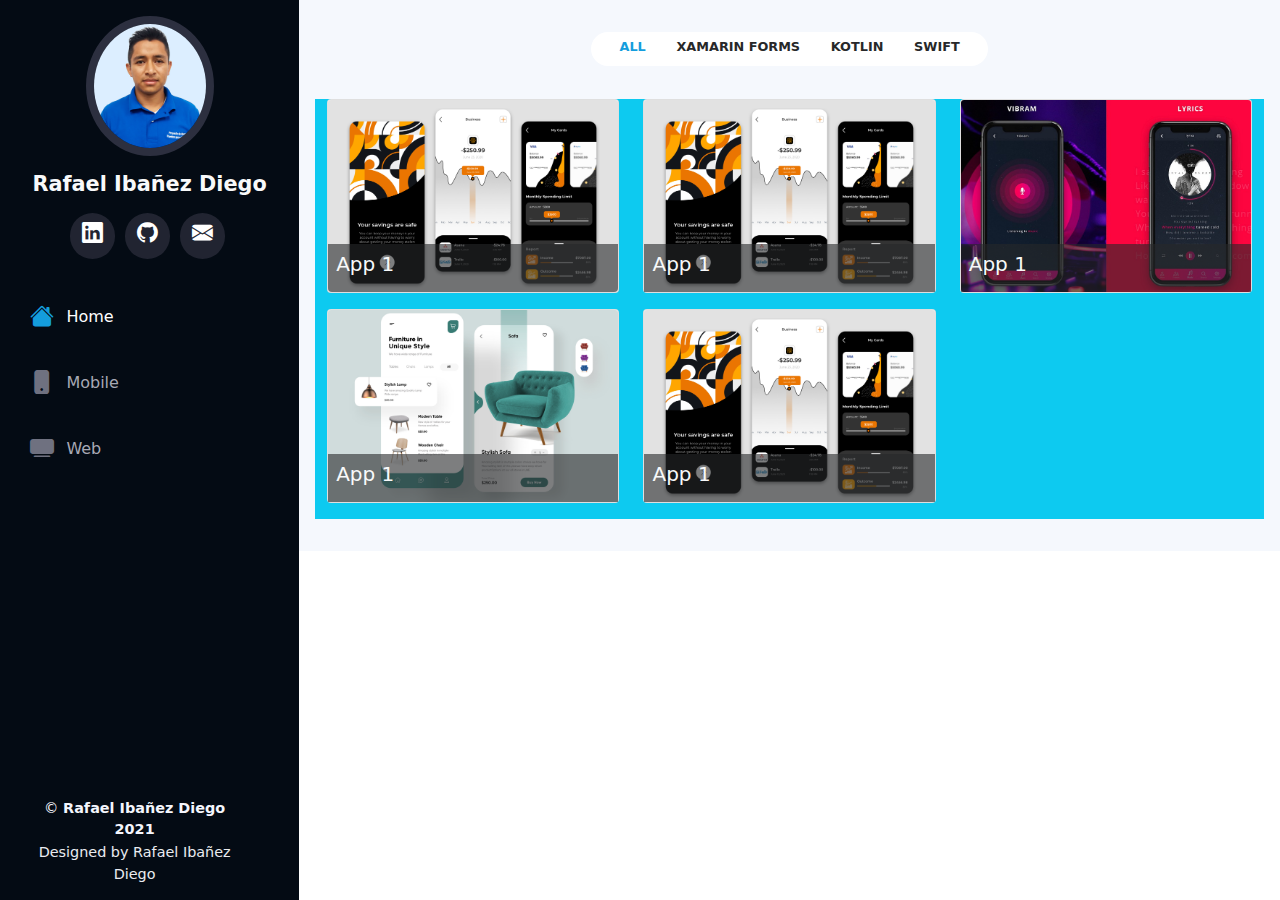
==== mobile.html @ 7d784d03 "first commit to m digital repository" ====
<!DOCTYPE html>
<html lang="en">

<head>
  <meta charset="UTF-8">
  <meta http-equiv="X-UA-Compatible" content="IE=edge">
  <meta name="viewport" content="width=device-width, initial-scale=1.0">
  <title>Rafael ID</title>

  <!-- CSS CDN -->
  <link rel="stylesheet" href="https://cdn.jsdelivr.net/npm/bootstrap-icons@1.3.0/font/bootstrap-icons.css">
  <!-- local css files -->
  <link rel="stylesheet" href="bootstrap-5/css/bootstrap.css">
  <link rel="stylesheet" href="/css/main.css">
  <link rel="stylesheet" href="/css/responsive.css">



</head>

<body>
  <header id="header">

    <i class="bi bi-list mobile-nav-toggle d-xl-none"></i>
    <div class="d-flex flex-column">
      <div class="profile">
        <img src="img/me.png" alt="" class="img-fluid rounded-circle">
        <h1 class="text-light">Rafael Ibañez Diego</h1>
        <div class="social-links mt-3 text-center">
          <a href="#" class="linkedin"><i class="bi bi-linkedin"></i></a>
          <a href="#" class="github"><i class="bi bi-github"></i></a>
          <a href="#" class="mail"><i class="bi bi-envelope-fill"></i></a>
        </div>
      </div>

      <nav id="navbar" class="nav-menu navbar">
        <ul>
          <li><a href="index.html" class="nav-link scrollto active"><i class="bi bi-house-fill"></i><span
                class="my-auto">Home</span></a></li>
          <li><a href="mobile.html" class="nav-link scrollto"><i class="bi bi-phone-fill"></i><span
                class="align-middle">Mobile</span></a></li>
          <li><a href="web.html" class="nav-link scrollto"><i class="bi bi-tv-fill"></i>Web</a></li>
        </ul>
      </nav>
    </div>
  </header>

  <main>
    <section id="portfolio" class="portfolio section-bg">
      <div class="container">
        <!-- breadcrums -->
        <div class="d-flex justify-content-around ">
          <div class="col-lg-12 d-flex justify-content-center">
            <ul class="portfolio-filters">
              <li data-filter="*" class="filter-active">All</li>
              <li data-filter=".filter-XF">Xamarin Forms</li>
              <li data-filter=".filter-K">Kotlin</li>
              <li data-filter=".filter-S">Swift</li>
            </ul>
          </div>
        </div>

        <!-- proyects container -->
        <div class="row bg-info ">

          <div class="col-lg-4 col-md-6 portfolio-item  filter-XF ">
            <div class="card m-0 p-0">
              <img src="/img/mobile/app2.png" class="card-img" alt="app 1">
              <div class="card-img-overlay d-flex flex-column justify-content-end item-desc">
                <div class="bg-card text-light p-2 m-0 rounded-bottom">
                  <h5 class="card-title">App 1</h5>
                </div>
              </div>
            </div>
          </div>

          <div class="col-lg-4 col-md-6 portfolio-item  filter-XF">
            <div class="card">
              <img src="/img/mobile/app2.png" class="card-img" alt="app 1">
              <div class="card-img-overlay d-flex flex-column justify-content-end item-desc">
                <div class="bg-card text-light p-2 ">
                  <h5 class="card-title">App 1</h5>
                </div>
              </div>
            </div>
          </div>

          <div class="col-lg-4 col-md-6  portfolio-item filter-XF">
            <div class="card">
              <img src="/img/mobile/app3.jpg" class="card-img" alt="app 1">
              <div class="card-img-overlay d-flex flex-column justify-content-end item-desc">
                <div class="bg-card text-light p-2 ">
                  <h5 class="card-title">App 1</h5>
                </div>
              </div>
            </div>
          </div>

          <div class="col-lg-4 col-md-6  portfolio-item filter-XF">
            <div class="card">
              <img src="/img/mobile/app1.webp" class="card-img" alt="app 1">
              <div class="card-img-overlay d-flex flex-column justify-content-end item-desc">
                <div class="bg-card text-light p-2 ">
                  <h5 class="card-title">App 1</h5>
                </div>
              </div>
            </div>
          </div>

          <div class="col-lg-4 col-md-6 portfolio-item  filter-XF">
            <div class="card">
              <img src="/img/mobile/app2.png" class="card-img" alt="app 1">
              <div class="card-img-overlay d-flex flex-column justify-content-end item-desc">
                <div class="bg-card text-light p-2 ">
                  <h5 class="card-title">App 1</h5>
                </div>
              </div>
            </div>
          </div>


          
         


        </div>
      </div>
    </section>
    <!-- 
    <div class="col-lg-4 col-md-6 portfolio-item filter-XF">
      <div class="card portfolio-wrap">
        <img src="/img/mobile/app1.webp" class="img-fluid w-50" alt="app 1">
        <div class="card-img-overlay d-flex flex-column justify-content-end p-0">
          <div class="bg-card text-light p-2">
            <h5 class="card-title">App 1</h5>
        </div>
      </div>
    </div> -->
  </main>



  <footer id="footer" >
    <div class="container">
      <div class="copyright"> &copy; <strong>Rafael Ibañez Diego 2021</strong></div>
      <div class="credits">Designed by Rafael Ibañez Diego</div>
    </div>
  </footer>


  <!-- scripts zone -->
  <script src="js/jquery-3.5.1.min.js"></script>
  <script src="bootstrap-5/js/bootstrap.js"></script>
  <script src="js/main.js"></script>
</body>

</html>
---- css/main.css ----
@charset "UTF-8";


/* ----------------------- general ----------------------- s*/
main{
    margin-left: 18.7em;
}

section{
    padding: 2em 1em;
    overflow: hidden;
}
.section-bg{
    background: #f5f8fd;
}
/* ----------------------- header ----------------------- */
#header{
    position: fixed;
    top: 0;
    bottom: 0;
    left: 0;
    width: 18.7em;
    transition: all ease-in-out 0.5s;
    z-index: 9997;
    transition: all 0.5s;
    padding: 0 1em;
    background: #040b14;
    overflow-y: auto;
}

#header .profile img{
    margin: 1em auto;
    display: block;
    width: 8em;
    border: 0.5em solid #2c2f3f;
}

#header .profile h1{
    font-size: 1.3em;
    margin: 0;
    padding: 0;
    font-weight: 600;
    -moz-text-align-last: center;
    text-align-last: center;
}

#header .profile .social-links a{
    font-size: 1.3em;
    display: inline-block;
    background-color: #212431;
    color: #fff;
    line-height: 1;
    padding: 0.5em 0;
    margin-right: 0.2em;
    border-radius: 50%;
    text-align: center;
    width: 2.2em;
    height: 2.2em;
    transition: 0.3s;
}

#header .profile .social-links a:hover{
    background: #149ddd;
    text-decoration: none;
    transform: scale(1.2);
}

/* ----------------------- Menu ----------------------- */
.nav-menu{
    padding: 1.8em 0 0 0;
}

.nav-menu *{
    margin: 0;
    padding: 0;
    list-style: none;
}

.nav-menu > ul > li{
    position: relative;
    white-space: nowrap;
}
.nav-menu a{
    display: flex;
    align-items: center;
    color: #a8a9b4;
    padding: 0.7em 0.9em;
    margin-bottom: 0.5em;
    transition: 0.3s;
    font-size: 1em;
}

.nav-menu a i{
    font-size: 1.5em;
    padding-right: 0.5em;
    color: #6f7180;
}

.nav-menu a:hover, .nav-menu .active, .nav-menu li:hover > a{
    text-decoration: none;
    color: #fff;
}

.nav-menu a:hover i, .nav-menu .active i, .nav-menu li:hover > a i{
    color: #149ddd;
}

/* ----------------------- Mobile navigation ----------------------- */
.mobile-nav-toggle{
    position: fixed;
    right: 0.5em;
    top: 0.5em;
    z-index: 9998;
    border: 0;
    font-size: 1.4em;
    transition: all 0.4s;
    outline: none !important;
    background-color: #149ddd;
    color: #fff;
    width: 2em;
    height: 2em;
    display: inline-flex;
    align-items: center;
    justify-content: center;
    line-height: 0;
    border-radius: 50px;
    cursor: pointer;
}

.mobile-nav-active {
    overflow: hidden;
}

.mobile-nav-active  #header{
    left: 0;
}

/* ----------------------- footer ----------------------- */
#footer{
    padding: 1em;
    color: #f4f6fd;
    font-size: 0.9em;
    position: fixed;
    left: 0;
    bottom: 0;
    width: 18.7em;
    z-index: 9999;
    background: #040b14;
}

#footer .copyright{
   text-align: center;  
}

#footer .credits{
    padding-top: 0.1em;
    text-align: center;
    font-size: 0.8;
    color: #eaebf0;
}

#hero{
    width: 100%;
    height: 100vh;
    background: url('../img/hero-bg.jpg') top center;
    background-size: cover;
}

#hero::before{
    content: "";
    background: rgba(5, 13, 24, 0.6);
    position: absolute;
    bottom: 0;
    top: 0;
    left: 0;
    right: 0;
    z-index: 1;
}

#hero .hero-container{
    position: relative;
    z-index: 2;
    min-width: 300px;
}

#hero h1{
    margin: 0 0 0.7em 0;
    font-size: 4em;
    font-weight: 700;
    color: #fff;
}

#hero p{
    color: #fff;
    margin-bottom: 2em;
    font-size: 1.6em;
}

/* ----------------------- portfolio  breadcrums----------------------- */
.portfolio .portfolio-item{
    margin-bottom: 1em;
}
.portfolio .portfolio-filters{
    margin: 0 auto 2.1em auto;
    list-style: none;
    text-align: center;
    background: #fff;
    border-radius: 3.1em;
    padding: 0.1em 1em;
}

.portfolio .portfolio-filters li{
    cursor: pointer;
    display: inline-block;
    padding: 0.6em 1em 0.5em 1em;
    font-size: 0.8em;
    font-weight: 600;
    line-height: 1;
    text-transform: uppercase;
    color: #272829;
    margin-bottom: 0.3em;
    transition: all 0.3s ease-in-out;
}

.portfolio .portfolio-filters li:hover, .portfolio .portfolio-filters li.filter-active{
    color: #149ddd;
}

/* ----------------------- portfolio contaier and items----------------------- */


.bg-card{
    background: rgba(39, 40, 41, 0.6);
}



.portfolio-item img{
 width: auto;  
 height: 15vw;
 object-fit:cover; 
}
.portfolio-item .item-desc{
    padding: 0;
}
---- css/responsive.css ----
@charset "UTF-8";

@media only screen and (max-width: 1199px){
    #header{
        left: -18.7em;
    }

    main{
        margin-left: 0;
    }

    #footer{
        position: absolute;
        width:auto;
        padding-right: 1.2em 1em;
        top: auto;
        right: 0;
        bottom: 0;
        left: 0;

    }

    .portfolio .portfolio-item{
        width: 50%;
        height: 30vw;
    }

    .portfolio-item img{
        width: 100%;  
        height: 30vw;
        object-fit:cover; 
    }
}

@media only screen and (min-width: 1024px){
    #hero{
        background-attachment: fixed;
    }

   

}

@media only screen and (max-width: 768px){
    #hero h1{
        font-size: 1.7em;
        line-height: 2.2em;
    }

    #hero h2 {
        font-size: 1em;
        line-height: 1.5em;
        margin-bottom: 1.8em;
    }

    .portfolio .portfolio-item{
        width: auto;
        height: 50vw;
        margin-top: 1em;
        margin-right: 1em;
    }

    .portfolio-item img{
        width: 100%;  
        height: 50vw;
        object-fit:cover; 
    }
   
}
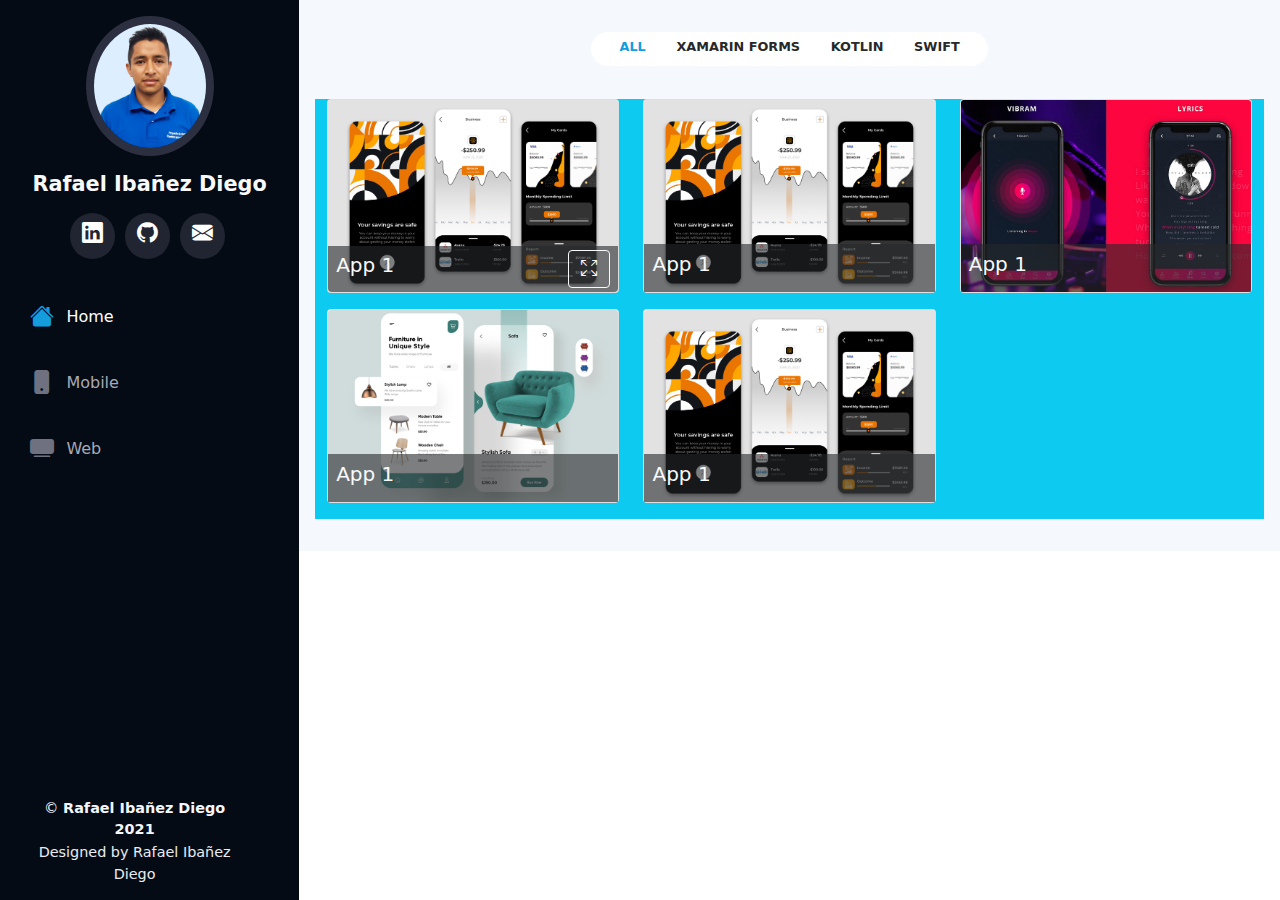
==== commit 84e8f341: "start modal section to present app info" ====
--- a/mobile.html
+++ b/mobile.html
@@ -60,15 +60,33 @@
           </div>
         </div>
 
-        <!-- proyects container -->
+        <!-- proyects container items-->
         <div class="row bg-info ">
 
           <div class="col-lg-4 col-md-6 portfolio-item  filter-XF ">
+            <!-- item card -->
             <div class="card m-0 p-0">
               <img src="/img/mobile/app2.png" class="card-img" alt="app 1">
               <div class="card-img-overlay d-flex flex-column justify-content-end item-desc">
-                <div class="bg-card text-light p-2 m-0 rounded-bottom">
-                  <h5 class="card-title">App 1</h5>
+                <div class="bg-card text-light px-2 m-0 rounded-bottom">
+                  <div class="d-flex flex-row justify-content-between align-items-center">
+                    <h5 class="card-title ">App 1</h5>
+                    <button class="btn btn-outline-light my-1" data-bs-toggle="modal" data-bs-target="#app1"><i class="bi bi-arrows-fullscreen"></i></button>
+                  </div>
+                </div>
+              </div>
+            </div>
+            <!-- item modal info -->
+            <div class="modal fade" id="app1" tabindex="-1" area-labelledby="nameApp" aria-hidden="false">
+              <div class="modal-dialog">
+                <div class="modal-content">
+                  <div class="modal-header">
+                    <h5 class="modal-title" id="nameApp">App 1</h5>
+                    <button type="button" class="btn" data-bs-dismiss="modal" area-label="Close"><i class="bi bi-x-circle-fill fs-4"></i></button>
+                  </div>
+                  <div class="modal-body">
+                    
+                  </div>
                 </div>
               </div>
             </div>
@@ -126,16 +144,6 @@
         </div>
       </div>
     </section>
-    <!-- 
-    <div class="col-lg-4 col-md-6 portfolio-item filter-XF">
-      <div class="card portfolio-wrap">
-        <img src="/img/mobile/app1.webp" class="img-fluid w-50" alt="app 1">
-        <div class="card-img-overlay d-flex flex-column justify-content-end p-0">
-          <div class="bg-card text-light p-2">
-            <h5 class="card-title">App 1</h5>
-        </div>
-      </div>
-    </div> -->
   </main>
 
 
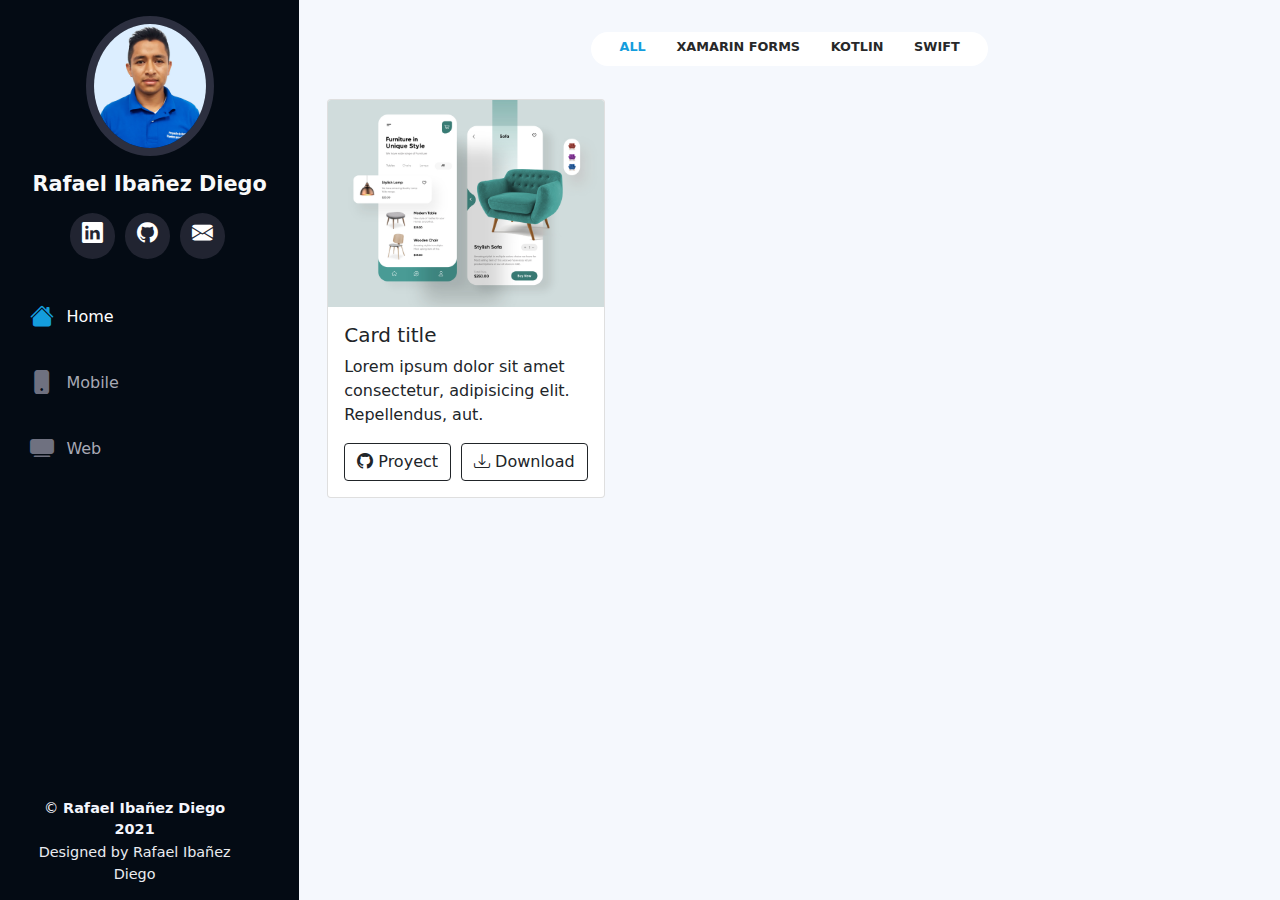
==== commit a25ef744: "create cards to present mobile and web proyects" ====
--- a/mobile.html
+++ b/mobile.html
@@ -10,9 +10,10 @@
   <!-- CSS CDN -->
   <link rel="stylesheet" href="https://cdn.jsdelivr.net/npm/bootstrap-icons@1.3.0/font/bootstrap-icons.css">
   <!-- local css files -->
-  <link rel="stylesheet" href="bootstrap-5/css/bootstrap.css">
+  <link rel="stylesheet" href="/vendor/bootstrap-5/css/bootstrap.css">
   <link rel="stylesheet" href="/css/main.css">
   <link rel="stylesheet" href="/css/responsive.css">
+  <link rel="stylesheet" href="/css/mobile.css">
 
 
 
@@ -46,7 +47,7 @@
   </header>
 
   <main>
-    <section id="portfolio" class="portfolio section-bg">
+    <section id="portfolio" class="portfolio">
       <div class="container">
         <!-- breadcrums -->
         <div class="d-flex justify-content-around ">
@@ -61,85 +62,46 @@
         </div>
 
         <!-- proyects container items-->
-        <div class="row bg-info ">
+        <div id="appContainer" class="d-flex flex-row justify-content-between flex-wrap">
 
-          <div class="col-lg-4 col-md-6 portfolio-item  filter-XF ">
-            <!-- item card -->
-            <div class="card m-0 p-0">
-              <img src="/img/mobile/app2.png" class="card-img" alt="app 1">
-              <div class="card-img-overlay d-flex flex-column justify-content-end item-desc">
-                <div class="bg-card text-light px-2 m-0 rounded-bottom">
-                  <div class="d-flex flex-row justify-content-between align-items-center">
-                    <h5 class="card-title ">App 1</h5>
-                    <button class="btn btn-outline-light my-1" data-bs-toggle="modal" data-bs-target="#app1"><i class="bi bi-arrows-fullscreen"></i></button>
-                  </div>
-                </div>
-              </div>
-            </div>
-            <!-- item modal info -->
-            <div class="modal fade" id="app1" tabindex="-1" area-labelledby="nameApp" aria-hidden="false">
-              <div class="modal-dialog">
-                <div class="modal-content">
-                  <div class="modal-header">
-                    <h5 class="modal-title" id="nameApp">App 1</h5>
-                    <button type="button" class="btn" data-bs-dismiss="modal" area-label="Close"><i class="bi bi-x-circle-fill fs-4"></i></button>
-                  </div>
-                  <div class="modal-body">
-                    
-                  </div>
-                </div>
-              </div>
-            </div>
-          </div>
-
-          <div class="col-lg-4 col-md-6 portfolio-item  filter-XF">
-            <div class="card">
-              <img src="/img/mobile/app2.png" class="card-img" alt="app 1">
-              <div class="card-img-overlay d-flex flex-column justify-content-end item-desc">
-                <div class="bg-card text-light p-2 ">
-                  <h5 class="card-title">App 1</h5>
-                </div>
-              </div>
-            </div>
-          </div>
-
-          <div class="col-lg-4 col-md-6  portfolio-item filter-XF">
-            <div class="card">
-              <img src="/img/mobile/app3.jpg" class="card-img" alt="app 1">
-              <div class="card-img-overlay d-flex flex-column justify-content-end item-desc">
-                <div class="bg-card text-light p-2 ">
-                  <h5 class="card-title">App 1</h5>
-                </div>
-              </div>
-            </div>
-          </div>
-
-          <div class="col-lg-4 col-md-6  portfolio-item filter-XF">
-            <div class="card">
-              <img src="/img/mobile/app1.webp" class="card-img" alt="app 1">
-              <div class="card-img-overlay d-flex flex-column justify-content-end item-desc">
-                <div class="bg-card text-light p-2 ">
-                  <h5 class="card-title">App 1</h5>
-                </div>
-              </div>
-            </div>
-          </div>
-
-          <div class="col-lg-4 col-md-6 portfolio-item  filter-XF">
-            <div class="card">
-              <img src="/img/mobile/app2.png" class="card-img" alt="app 1">
-              <div class="card-img-overlay d-flex flex-column justify-content-end item-desc">
-                <div class="bg-card text-light p-2 ">
-                  <h5 class="card-title">App 1</h5>
-                </div>
+          <div class="card app-card">
+            <img
+              src="/img/mobile/app1.webp"
+              class="card-img-top"
+              alt="..."
+            />
+            <div class="card-body">
+              <h5 class="card-title">Card title</h5>
+              <p class="card-text">
+                Lorem ipsum dolor sit amet consectetur, adipisicing elit. Repellendus, aut.
+              </p>
+              <div class="d-flex flex-row justify-content-between">
+                <a href="#!" class="btn btn-outline-dark"><i class="bi bi-github"></i><span>&nbsp;Proyect</span></a>
+              <a href="#!" class="btn btn-outline-dark"><i class="bi bi-download"></i><span>&nbsp;Download</span></a>
               </div>
             </div>
           </div>
 
 
-          
-         
-
+          <!-- app card template -->
+          <!-- <div class="card app-card">
+            <img
+              src=""
+              class="card-img-top"
+              alt="..."
+            />
+            <div class="card-body">
+              <h5 class="card-title">Card title</h5>
+              <p class="card-text">
+                Some quick example text to build on the card title and make up the bulk of the
+                card's content.
+              </p>
+              <div class="d-flex flex-row justify-content-between">
+                <a href="#!" class="btn btn-outline-dark"><i class="bi bi-github"></i><span>&nbsp;Proyect</span></a>
+              <a href="#!" class="btn btn-outline-dark"><i class="bi bi-download"></i><span>&nbsp;Download</span></a>
+              </div>
+            </div>
+          </div> -->
 
         </div>
       </div>
@@ -148,7 +110,7 @@
 
 
 
-  <footer id="footer" >
+  <footer id="footer">
     <div class="container">
       <div class="copyright"> &copy; <strong>Rafael Ibañez Diego 2021</strong></div>
       <div class="credits">Designed by Rafael Ibañez Diego</div>
@@ -158,7 +120,7 @@
 
   <!-- scripts zone -->
   <script src="js/jquery-3.5.1.min.js"></script>
-  <script src="bootstrap-5/js/bootstrap.js"></script>
+  <script src="/vendor/bootstrap-5/js/bootstrap.js"></script>
   <script src="js/main.js"></script>
 </body>
 
--- a/css/main.css
+++ b/css/main.css
@@ -1,18 +1,19 @@
 
 @charset "UTF-8";
 
-
+body{
+    
+    background: #f5f8fd;
+}
 /* ----------------------- general ----------------------- s*/
 main{
     margin-left: 18.7em;
+    margin-bottom: 3em;
 }
 
 section{
     padding: 2em 1em;
     overflow: hidden;
-}
-.section-bg{
-    background: #f5f8fd;
 }
 /* ----------------------- header ----------------------- */
 #header{
@@ -244,4 +245,3 @@
 .portfolio-item .item-desc{
     padding: 0;
 }
-
--- a/css/responsive.css
+++ b/css/responsive.css
@@ -30,6 +30,16 @@
         height: 30vw;
         object-fit:cover; 
     }
+
+    #appContainer{
+        padding-right: auto;
+        padding-left: auto;
+    }
+
+    .app-card-container  .app-card{
+        width: 48%;
+        margin-bottom: 2em;
+      }
 }
 
 @media only screen and (min-width: 1024px){
@@ -37,9 +47,16 @@
         background-attachment: fixed;
     }
 
+    #appContainer{
+        padding-right: auto;
+        padding-left: auto;
+    }
+
    
+    
+}
 
-}
+
 
 @media only screen and (max-width: 768px){
     #hero h1{
@@ -65,6 +82,14 @@
         height: 50vw;
         object-fit:cover; 
     }
-   
+    #appContainer{
+        padding-right: auto;
+        padding-left: auto;
+    }
+
+    .app-card-container  .app-card{
+        width: 100%;
+        margin-bottom: 2em;
+      }
 }
 
--- a/css/mobile.css
+++ b/css/mobile.css
@@ -0,0 +1,7 @@
+@charset "UTF-8";
+
+.app-card{
+  width: 30%;
+  margin-bottom: 2em;
+}
+
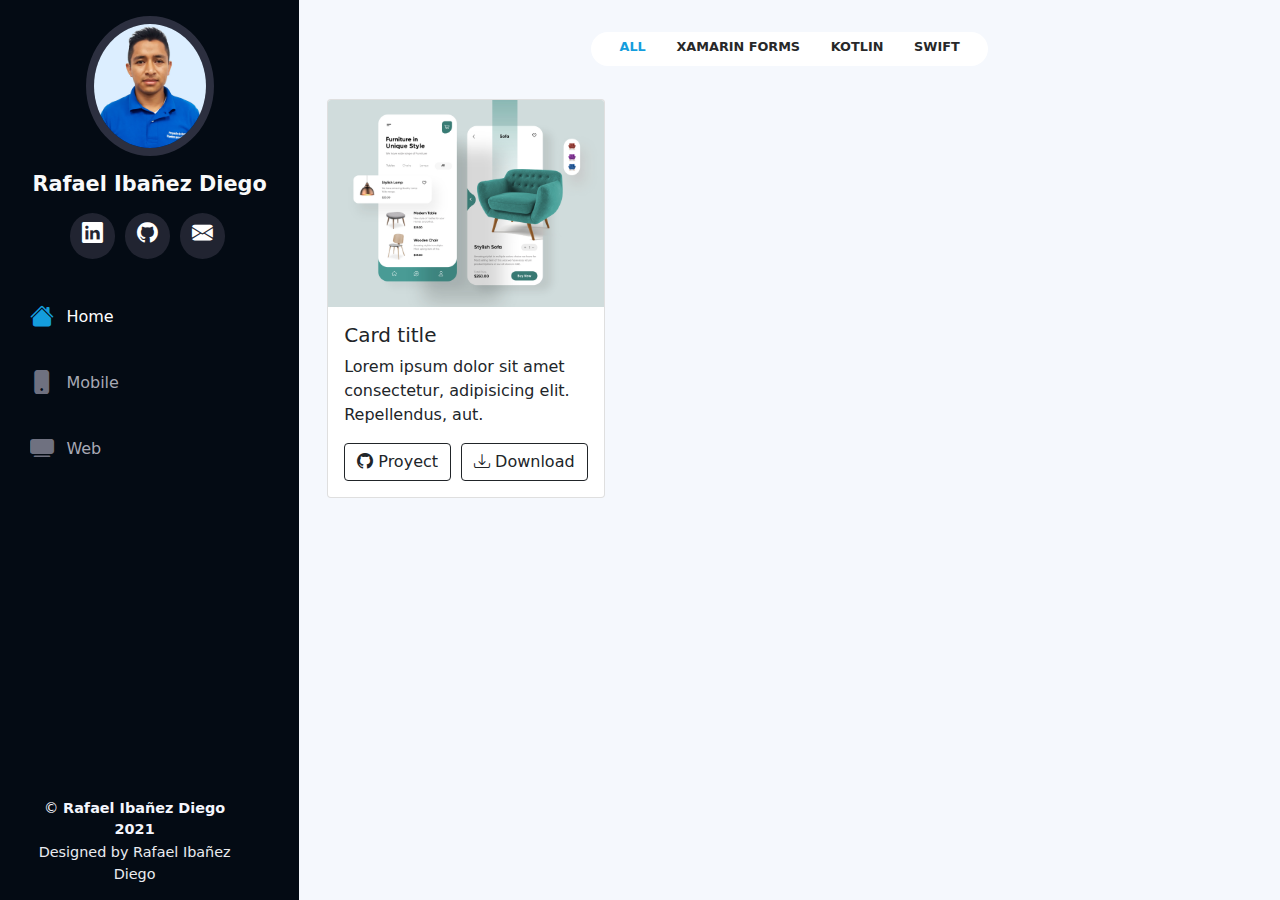
==== commit f7957262: "change css and js file routes" ====
--- a/mobile.html
+++ b/mobile.html
@@ -8,12 +8,13 @@
   <title>Rafael ID</title>
 
   <!-- CSS CDN -->
+  <link href="https://cdn.jsdelivr.net/npm/bootstrap@5.0.0-beta2/dist/css/bootstrap.min.css" rel="stylesheet" integrity="sha384-BmbxuPwQa2lc/FVzBcNJ7UAyJxM6wuqIj61tLrc4wSX0szH/Ev+nYRRuWlolflfl" crossorigin="anonymous">
   <link rel="stylesheet" href="https://cdn.jsdelivr.net/npm/bootstrap-icons@1.3.0/font/bootstrap-icons.css">
   <!-- local css files -->
-  <link rel="stylesheet" href="/vendor/bootstrap-5/css/bootstrap.css">
-  <link rel="stylesheet" href="/css/main.css">
-  <link rel="stylesheet" href="/css/responsive.css">
-  <link rel="stylesheet" href="/css/mobile.css">
+  <link rel="stylesheet" href="vendor/bootstrap-5/css/bootstrap.css">
+  <link rel="stylesheet" href="css/main.css">
+  <link rel="stylesheet" href="css/responsive.css">
+  <link rel="stylesheet" href="css/mobile.css">
 
 
 
@@ -120,7 +121,8 @@
 
   <!-- scripts zone -->
   <script src="js/jquery-3.5.1.min.js"></script>
-  <script src="/vendor/bootstrap-5/js/bootstrap.js"></script>
+  <script src="https://cdn.jsdelivr.net/npm/bootstrap@5.0.0-beta2/dist/js/bootstrap.bundle.min.js" integrity="sha384-b5kHyXgcpbZJO/tY9Ul7kGkf1S0CWuKcCD38l8YkeH8z8QjE0GmW1gYU5S9FOnJ0" crossorigin="anonymous"></script>
+  <script src="vendor/bootstrap-5/js/bootstrap.js"></script>
   <script src="js/main.js"></script>
 </body>
 
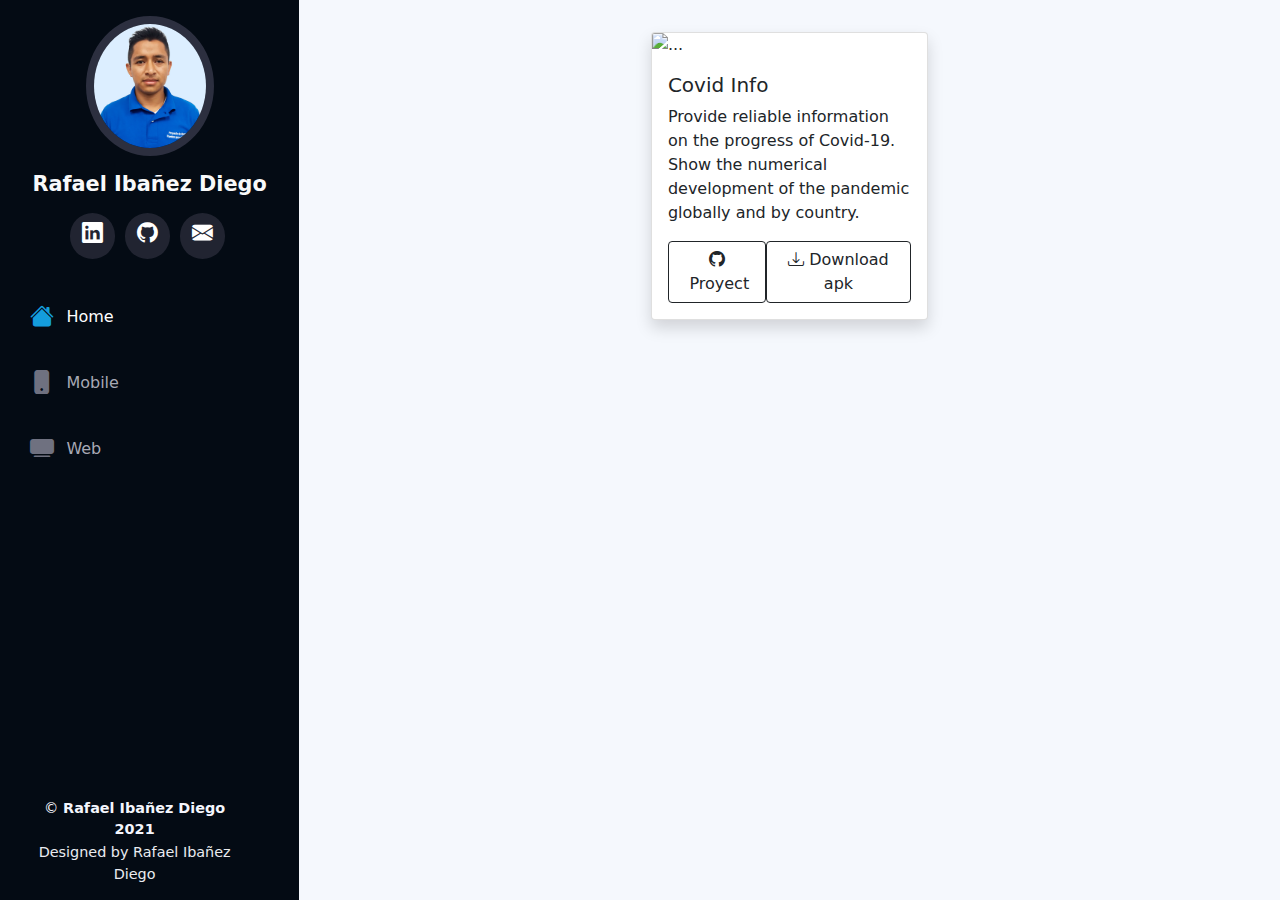
==== commit 0a27a726: "add realimages for web and mobile proyects, add url to social icons" ====
--- a/mobile.html
+++ b/mobile.html
@@ -51,7 +51,8 @@
     <section id="portfolio" class="portfolio">
       <div class="container">
         <!-- breadcrums -->
-        <div class="d-flex justify-content-around ">
+        <!-- TODO: enable when creating apps with new technologies -->
+        <!-- <div class="d-flex justify-content-around ">
           <div class="col-lg-12 d-flex justify-content-center">
             <ul class="portfolio-filters">
               <li data-filter="*" class="filter-active">All</li>
@@ -60,25 +61,26 @@
               <li data-filter=".filter-S">Swift</li>
             </ul>
           </div>
-        </div>
+        </div> -->
 
         <!-- proyects container items-->
-        <div id="appContainer" class="d-flex flex-row justify-content-between flex-wrap">
+        <div id="appContainer" class="d-flex flex-row justify-content-around flex-wrap">
 
-          <div class="card app-card">
+          <div class="card app-card shadow">
             <img
-              src="/img/mobile/app1.webp"
+              src="img/mobile/1_CovidInfo.png"
               class="card-img-top"
               alt="..."
             />
             <div class="card-body">
-              <h5 class="card-title">Card title</h5>
+              <h5 class="card-title">Covid Info</h5>
               <p class="card-text">
-                Lorem ipsum dolor sit amet consectetur, adipisicing elit. Repellendus, aut.
+                Provide reliable information on the progress of Covid-19. 
+                Show the numerical development of the pandemic globally and by country.
               </p>
               <div class="d-flex flex-row justify-content-between">
-                <a href="#!" class="btn btn-outline-dark"><i class="bi bi-github"></i><span>&nbsp;Proyect</span></a>
-              <a href="#!" class="btn btn-outline-dark"><i class="bi bi-download"></i><span>&nbsp;Download</span></a>
+                <a href="https://github.com/ralfId/CovidInfo" target="_blank" class="btn btn-outline-dark"><i class="bi bi-github"></i><span>&nbsp;Proyect</span></a>
+                <a href="https://github.com/ralfId/CovidInfo/releases/download/v1/com.covidinfo.apk" target="_blank" class="btn btn-outline-dark"><i class="bi bi-download"></i><span>&nbsp;Download apk</span></a>
               </div>
             </div>
           </div>
--- a/css/main.css
+++ b/css/main.css
@@ -6,9 +6,9 @@
     background: #f5f8fd;
 }
 /* ----------------------- general ----------------------- s*/
+
 main{
     margin-left: 18.7em;
-    margin-bottom: 3em;
 }
 
 section{
